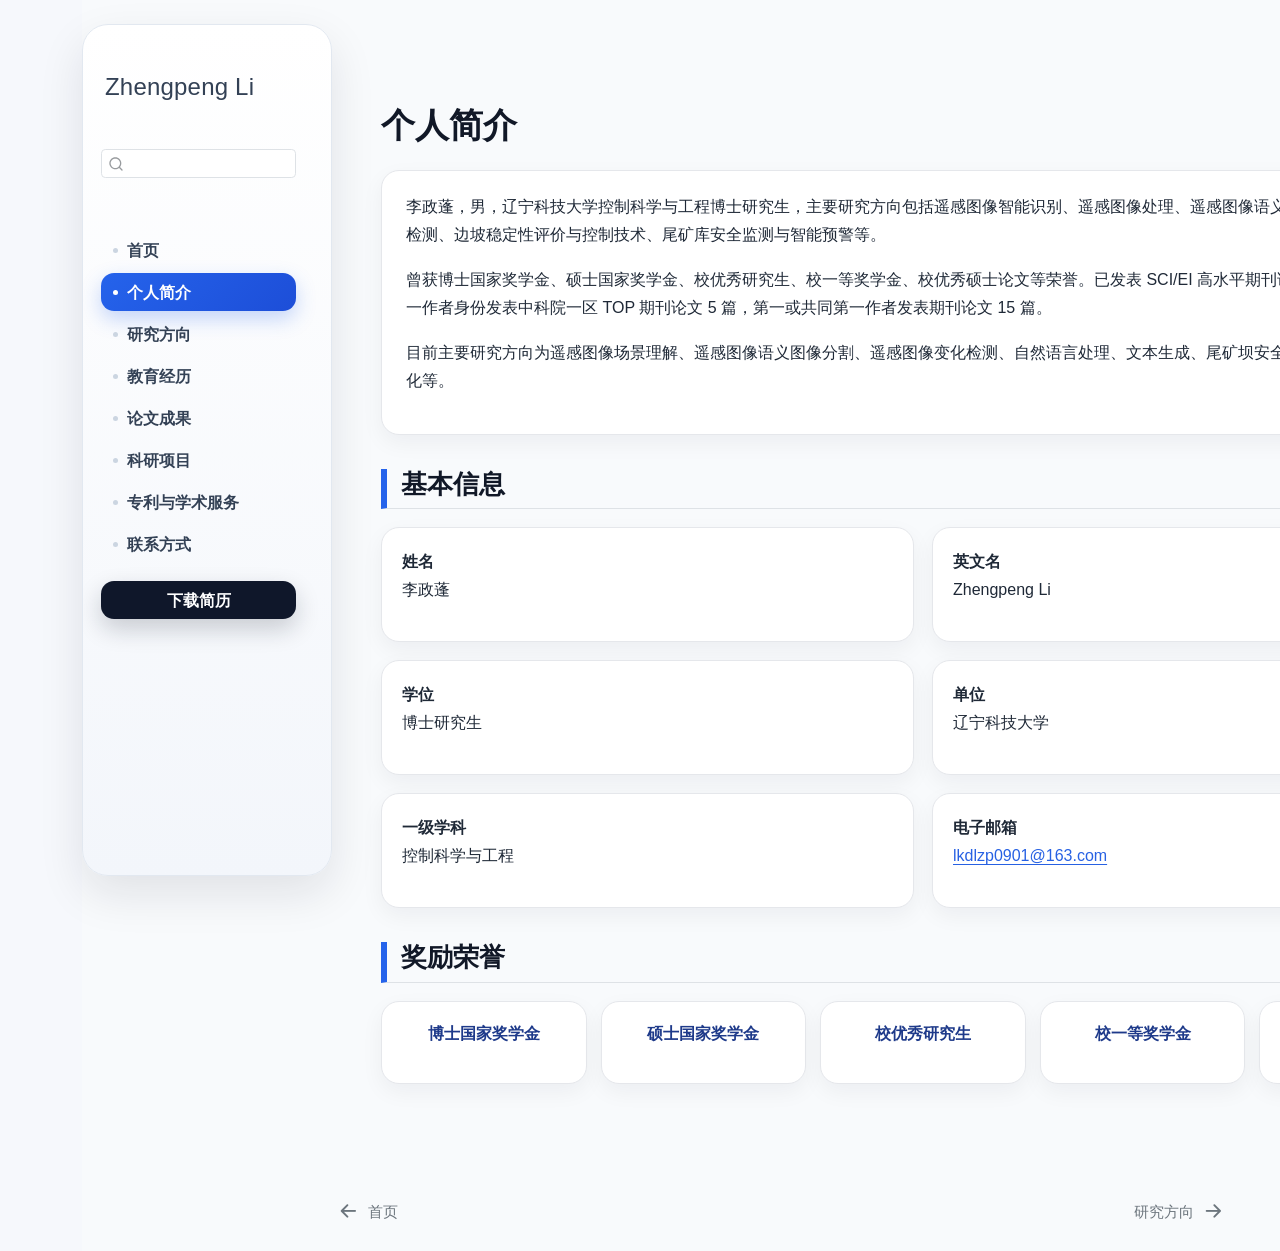
==== docs/about.html @ 73897a8d "Deploy homepage docs only" ====
<!DOCTYPE html>
<html xmlns="http://www.w3.org/1999/xhtml" lang="en" xml:lang="en"><head>

<meta charset="utf-8">
<meta name="generator" content="quarto-1.9.38">

<meta name="viewport" content="width=device-width, initial-scale=1.0, user-scalable=yes">


<title>个人简介 – Zhengpeng Li</title>
<style>
/* Default styles provided by pandoc.
** See https://pandoc.org/MANUAL.html#variables-for-html for config info.
*/
code{white-space: pre-wrap;}
span.smallcaps{font-variant: small-caps;}
div.columns{display: flex; gap: min(4vw, 1.5em);}
div.column{flex: auto; overflow-x: auto;}
div.hanging-indent{margin-left: 1.5em; text-indent: -1.5em;}
ul.task-list{list-style: none;}
ul.task-list li input[type="checkbox"] {
  width: 0.8em;
  margin: 0 0.8em 0.2em -1em; /* quarto-specific, see https://github.com/quarto-dev/quarto-cli/issues/4556 */ 
  vertical-align: middle;
}
</style>


<script src="site_libs/quarto-nav/quarto-nav.js"></script>
<script src="site_libs/quarto-nav/headroom.min.js"></script>
<script src="site_libs/clipboard/clipboard.min.js"></script>
<script src="site_libs/quarto-search/autocomplete.umd.js"></script>
<script src="site_libs/quarto-search/fuse.min.js"></script>
<script src="site_libs/quarto-search/quarto-search.js"></script>
<meta name="quarto:offset" content="./">
<link href="./research.html" rel="next">
<link href="./index.html" rel="prev">
<script src="site_libs/quarto-html/quarto.js" type="module"></script>
<script src="site_libs/quarto-html/tabsets/tabsets.js" type="module"></script>
<script src="site_libs/quarto-html/popper.min.js"></script>
<script src="site_libs/quarto-html/tippy.umd.min.js"></script>
<script src="site_libs/quarto-html/anchor.min.js"></script>
<link href="site_libs/quarto-html/tippy.css" rel="stylesheet">
<link href="site_libs/quarto-html/quarto-syntax-highlighting-15634bcf2e68342d4ad2dfa704d543f6.css" rel="stylesheet" id="quarto-text-highlighting-styles">
<script src="site_libs/bootstrap/bootstrap.min.js"></script>
<link href="site_libs/bootstrap/bootstrap-icons.css" rel="stylesheet">
<link href="site_libs/bootstrap/bootstrap-787e033c7b6f65c9dfccb6078e5d2d34.min.css" rel="stylesheet" append-hash="true" id="quarto-bootstrap" data-mode="light">
<script id="quarto-search-options" type="application/json">{
  "location": "sidebar",
  "copy-button": false,
  "collapse-after": 3,
  "panel-placement": "start",
  "type": "textbox",
  "limit": 50,
  "keyboard-shortcut": [
    "f",
    "/",
    "s"
  ],
  "show-item-context": false,
  "language": {
    "search-no-results-text": "No results",
    "search-matching-documents-text": "matching documents",
    "search-copy-link-title": "Copy link to search",
    "search-hide-matches-text": "Hide additional matches",
    "search-more-match-text": "more match in this document",
    "search-more-matches-text": "more matches in this document",
    "search-clear-button-title": "Clear",
    "search-text-placeholder": "",
    "search-detached-cancel-button-title": "Cancel",
    "search-submit-button-title": "Submit",
    "search-label": "Search"
  }
}</script>
<style>html{ scroll-behavior: smooth; }</style>


<link rel="stylesheet" href="styles.css">
</head>

<body class="nav-sidebar docked fullcontent quarto-light">

<div id="quarto-search-results"></div>
  <header id="quarto-header" class="headroom fixed-top">
  <nav class="quarto-secondary-nav">
    <div class="container-fluid d-flex">
      <button type="button" class="quarto-btn-toggle btn" data-bs-toggle="collapse" role="button" data-bs-target=".quarto-sidebar-collapse-item" aria-controls="quarto-sidebar" aria-expanded="false" aria-label="Toggle sidebar navigation" onclick="if (window.quartoToggleHeadroom) { window.quartoToggleHeadroom(); }">
        <i class="bi bi-layout-text-sidebar-reverse"></i>
      </button>
        <nav class="quarto-page-breadcrumbs" aria-label="breadcrumb"><ol class="breadcrumb"><li class="breadcrumb-item"><a href="./about.html">个人简介</a></li></ol></nav>
        <a class="flex-grow-1" role="navigation" data-bs-toggle="collapse" data-bs-target=".quarto-sidebar-collapse-item" aria-controls="quarto-sidebar" aria-expanded="false" aria-label="Toggle sidebar navigation" onclick="if (window.quartoToggleHeadroom) { window.quartoToggleHeadroom(); }">      
        </a>
      <button type="button" class="btn quarto-search-button" aria-label="Search" onclick="window.quartoOpenSearch();">
        <i class="bi bi-search"></i>
      </button>
    </div>
  </nav>
</header>
<!-- content -->
<div id="quarto-content" class="quarto-container page-columns page-rows-contents page-layout-article">
<!-- sidebar -->
  <nav id="quarto-sidebar" class="sidebar collapse collapse-horizontal quarto-sidebar-collapse-item sidebar-navigation docked overflow-auto">
    <div class="pt-lg-2 mt-2 text-left sidebar-header">
    <div class="sidebar-title mb-0 py-0">
      <a href="./">Zhengpeng Li</a> 
    </div>
      </div>
        <div class="mt-2 flex-shrink-0 align-items-center">
        <div class="sidebar-search">
        <div id="quarto-search" class="" title="Search"></div>
        </div>
        </div>
    <div class="sidebar-menu-container"> 
    <ul class="list-unstyled mt-1">
        <li class="sidebar-item">
  <div class="sidebar-item-container"> 
  <a href="./index.html" class="sidebar-item-text sidebar-link">
 <span class="menu-text">首页</span></a>
  </div>
</li>
        <li class="sidebar-item">
  <div class="sidebar-item-container"> 
  <a href="./about.html" class="sidebar-item-text sidebar-link active">
 <span class="menu-text">个人简介</span></a>
  </div>
</li>
        <li class="sidebar-item">
  <div class="sidebar-item-container"> 
  <a href="./research.html" class="sidebar-item-text sidebar-link">
 <span class="menu-text">研究方向</span></a>
  </div>
</li>
        <li class="sidebar-item">
  <div class="sidebar-item-container"> 
  <a href="./education.html" class="sidebar-item-text sidebar-link">
 <span class="menu-text">教育经历</span></a>
  </div>
</li>
        <li class="sidebar-item">
  <div class="sidebar-item-container"> 
  <a href="./publications.html" class="sidebar-item-text sidebar-link">
 <span class="menu-text">论文成果</span></a>
  </div>
</li>
        <li class="sidebar-item">
  <div class="sidebar-item-container"> 
  <a href="./projects.html" class="sidebar-item-text sidebar-link">
 <span class="menu-text">科研项目</span></a>
  </div>
</li>
        <li class="sidebar-item">
  <div class="sidebar-item-container"> 
  <a href="./service.html" class="sidebar-item-text sidebar-link">
 <span class="menu-text">专利与学术服务</span></a>
  </div>
</li>
        <li class="sidebar-item">
  <div class="sidebar-item-container"> 
  <a href="./contact.html" class="sidebar-item-text sidebar-link">
 <span class="menu-text">联系方式</span></a>
  </div>
</li>
        <li class="sidebar-item">
  <div class="sidebar-item-container"> 
  <a href="./CV.pdf" class="sidebar-item-text sidebar-link">
 <span class="menu-text">下载简历</span></a>
  </div>
</li>
    </ul>
    </div>
</nav>
<div id="quarto-sidebar-glass" class="quarto-sidebar-collapse-item" data-bs-toggle="collapse" data-bs-target=".quarto-sidebar-collapse-item"></div>
<!-- margin-sidebar -->
    
<!-- main -->
<main class="content" id="quarto-document-content">

<header id="title-block-header" class="quarto-title-block default">
<div class="quarto-title">
<h1 class="title">个人简介</h1>
</div>



<div class="quarto-title-meta">

    
  
    
  </div>
  


</header>


<section id="个人简介" class="level1">
<h1>个人简介</h1>
<div class="content-card">
<p>李政蓬，男，辽宁科技大学控制科学与工程博士研究生，主要研究方向包括遥感图像智能识别、遥感图像处理、遥感图像语义分割、遥感图像变化检测、边坡稳定性评价与控制技术、尾矿库安全监测与智能预警等。</p>
<p>曾获博士国家奖学金、硕士国家奖学金、校优秀研究生、校一等奖学金、校优秀硕士论文等荣誉。已发表 SCI/EI 高水平期刊论文 26 篇，其中以第一作者身份发表中科院一区 TOP 期刊论文 5 篇，第一或共同第一作者发表期刊论文 15 篇。</p>
<p>目前主要研究方向为遥感图像场景理解、遥感图像语义图像分割、遥感图像变化检测、自然语言处理、文本生成、尾矿坝安全监测与预警系统自动化等。</p>
</div>
<section id="基本信息" class="level2">
<h2 class="anchored" data-anchor-id="基本信息">基本信息</h2>
<div class="info-grid">
<div class="info-card">
<p><strong>姓名</strong><br>
李政蓬</p>
</div>
<div class="info-card">
<p><strong>英文名</strong><br>
Zhengpeng Li</p>
</div>
<div class="info-card">
<p><strong>学位</strong><br>
博士研究生</p>
</div>
<div class="info-card">
<p><strong>单位</strong><br>
辽宁科技大学</p>
</div>
<div class="info-card">
<p><strong>一级学科</strong><br>
控制科学与工程</p>
</div>
<div class="info-card">
<p><strong>电子邮箱</strong><br>
<a href="mailto:lkdlzp0901@163.com">lkdlzp0901@163.com</a></p>
</div>
</div>
</section>
<section id="奖励荣誉" class="level2">
<h2 class="anchored" data-anchor-id="奖励荣誉">奖励荣誉</h2>
<div class="honor-grid">
<div class="honor-card">
<p><strong>博士国家奖学金</strong></p>
</div>
<div class="honor-card">
<p><strong>硕士国家奖学金</strong></p>
</div>
<div class="honor-card">
<p><strong>校优秀研究生</strong></p>
</div>
<div class="honor-card">
<p><strong>校一等奖学金</strong></p>
</div>
<div class="honor-card">
<p><strong>校优秀硕士论文</strong></p>
</div>
</div>


</section>
</section>

</main> <!-- /main -->
<script id="quarto-html-after-body" type="application/javascript">
  window.document.addEventListener("DOMContentLoaded", function (event) {
    const icon = "";
    const anchorJS = new window.AnchorJS();
    anchorJS.options = {
      placement: 'right',
      icon: icon
    };
    anchorJS.add('.anchored');
    const isCodeAnnotation = (el) => {
      for (const clz of el.classList) {
        if (clz.startsWith('code-annotation-')) {                     
          return true;
        }
      }
      return false;
    }
    const onCopySuccess = function(e) {
      // button target
      const button = e.trigger;
      // don't keep focus
      button.blur();
      // flash "checked"
      button.classList.add('code-copy-button-checked');
      var currentTitle = button.getAttribute("title");
      button.setAttribute("title", "Copied!");
      let tooltip;
      if (window.bootstrap) {
        button.setAttribute("data-bs-toggle", "tooltip");
        button.setAttribute("data-bs-placement", "left");
        button.setAttribute("data-bs-title", "Copied!");
        tooltip = new bootstrap.Tooltip(button, 
          { trigger: "manual", 
            customClass: "code-copy-button-tooltip",
            offset: [0, -8]});
        tooltip.show();    
      }
      setTimeout(function() {
        if (tooltip) {
          tooltip.hide();
          button.removeAttribute("data-bs-title");
          button.removeAttribute("data-bs-toggle");
          button.removeAttribute("data-bs-placement");
        }
        button.setAttribute("title", currentTitle);
        button.classList.remove('code-copy-button-checked');
      }, 1000);
      // clear code selection
      e.clearSelection();
    }
    const getTextToCopy = function(trigger) {
      const outerScaffold = trigger.parentElement.cloneNode(true);
      const codeEl = outerScaffold.querySelector('code');
      for (const childEl of codeEl.children) {
        if (isCodeAnnotation(childEl)) {
          childEl.remove();
        }
      }
      return codeEl.innerText;
    }
    const clipboard = new window.ClipboardJS('.code-copy-button:not([data-in-quarto-modal])', {
      text: getTextToCopy
    });
    clipboard.on('success', onCopySuccess);
    if (window.document.getElementById('quarto-embedded-source-code-modal')) {
      const clipboardModal = new window.ClipboardJS('.code-copy-button[data-in-quarto-modal]', {
        text: getTextToCopy,
        container: window.document.getElementById('quarto-embedded-source-code-modal')
      });
      clipboardModal.on('success', onCopySuccess);
    }
      var localhostRegex = new RegExp(/^(?:http|https):\/\/localhost\:?[0-9]*\//);
      var mailtoRegex = new RegExp(/^mailto:/);
        var filterRegex = new RegExp('/' + window.location.host + '/');
      var isInternal = (href) => {
          return filterRegex.test(href) || localhostRegex.test(href) || mailtoRegex.test(href);
      }
      // Inspect non-navigation links and adorn them if external
     var links = window.document.querySelectorAll('a[href]:not(.nav-link):not(.navbar-brand):not(.toc-action):not(.sidebar-link):not(.sidebar-item-toggle):not(.pagination-link):not(.no-external):not([aria-hidden]):not(.dropdown-item):not(.quarto-navigation-tool):not(.about-link)');
      for (var i=0; i<links.length; i++) {
        const link = links[i];
        if (!isInternal(link.href)) {
          // undo the damage that might have been done by quarto-nav.js in the case of
          // links that we want to consider external
          if (link.dataset.originalHref !== undefined) {
            link.href = link.dataset.originalHref;
          }
        }
      }
    function tippyHover(el, contentFn, onTriggerFn, onUntriggerFn) {
      const config = {
        allowHTML: true,
        maxWidth: 500,
        delay: 100,
        arrow: false,
        appendTo: function(el) {
            return el.parentElement;
        },
        interactive: true,
        interactiveBorder: 10,
        theme: 'quarto',
        placement: 'bottom-start',
      };
      if (contentFn) {
        config.content = contentFn;
      }
      if (onTriggerFn) {
        config.onTrigger = onTriggerFn;
      }
      if (onUntriggerFn) {
        config.onUntrigger = onUntriggerFn;
      }
      window.tippy(el, config); 
    }
    const noterefs = window.document.querySelectorAll('a[role="doc-noteref"]');
    for (var i=0; i<noterefs.length; i++) {
      const ref = noterefs[i];
      tippyHover(ref, function() {
        // use id or data attribute instead here
        let href = ref.getAttribute('data-footnote-href') || ref.getAttribute('href');
        try { href = new URL(href).hash; } catch {}
        const id = href.replace(/^#\/?/, "");
        const note = window.document.getElementById(id);
        if (note) {
          return note.innerHTML;
        } else {
          return "";
        }
      });
    }
    const xrefs = window.document.querySelectorAll('a.quarto-xref');
    const processXRef = (id, note) => {
      // Strip column container classes
      const stripColumnClz = (el) => {
        el.classList.remove("page-full", "page-columns");
        if (el.children) {
          for (const child of el.children) {
            stripColumnClz(child);
          }
        }
      }
      stripColumnClz(note)
      if (id === null || id.startsWith('sec-')) {
        // Special case sections, only their first couple elements
        const container = document.createElement("div");
        if (note.children && note.children.length > 2) {
          container.appendChild(note.children[0].cloneNode(true));
          for (let i = 1; i < note.children.length; i++) {
            const child = note.children[i];
            if (child.tagName === "P" && child.innerText === "") {
              continue;
            } else {
              container.appendChild(child.cloneNode(true));
              break;
            }
          }
          if (window.Quarto?.typesetMath) {
            window.Quarto.typesetMath(container);
          }
          return container.innerHTML
        } else {
          if (window.Quarto?.typesetMath) {
            window.Quarto.typesetMath(note);
          }
          return note.innerHTML;
        }
      } else {
        // Remove any anchor links if they are present
        const anchorLink = note.querySelector('a.anchorjs-link');
        if (anchorLink) {
          anchorLink.remove();
        }
        if (window.Quarto?.typesetMath) {
          window.Quarto.typesetMath(note);
        }
        if (note.classList.contains("callout")) {
          return note.outerHTML;
        } else {
          return note.innerHTML;
        }
      }
    }
    for (var i=0; i<xrefs.length; i++) {
      const xref = xrefs[i];
      tippyHover(xref, undefined, function(instance) {
        instance.disable();
        let url = xref.getAttribute('href');
        let hash = undefined; 
        if (url.startsWith('#')) {
          hash = url;
        } else {
          try { hash = new URL(url).hash; } catch {}
        }
        if (hash) {
          const id = hash.replace(/^#\/?/, "");
          const note = window.document.getElementById(id);
          if (note !== null) {
            try {
              const html = processXRef(id, note.cloneNode(true));
              instance.setContent(html);
            } finally {
              instance.enable();
              instance.show();
            }
          } else {
            // See if we can fetch this
            fetch(url.split('#')[0])
            .then(res => res.text())
            .then(html => {
              const parser = new DOMParser();
              const htmlDoc = parser.parseFromString(html, "text/html");
              const note = htmlDoc.getElementById(id);
              if (note !== null) {
                const html = processXRef(id, note);
                instance.setContent(html);
              } 
            }).finally(() => {
              instance.enable();
              instance.show();
            });
          }
        } else {
          // See if we can fetch a full url (with no hash to target)
          // This is a special case and we should probably do some content thinning / targeting
          fetch(url)
          .then(res => res.text())
          .then(html => {
            const parser = new DOMParser();
            const htmlDoc = parser.parseFromString(html, "text/html");
            const note = htmlDoc.querySelector('main.content');
            if (note !== null) {
              // This should only happen for chapter cross references
              // (since there is no id in the URL)
              // remove the first header
              if (note.children.length > 0 && note.children[0].tagName === "HEADER") {
                note.children[0].remove();
              }
              const html = processXRef(null, note);
              instance.setContent(html);
            } 
          }).finally(() => {
            instance.enable();
            instance.show();
          });
        }
      }, function(instance) {
      });
    }
        let selectedAnnoteEl;
        const selectorForAnnotation = ( cell, annotation) => {
          let cellAttr = 'data-code-cell="' + cell + '"';
          let lineAttr = 'data-code-annotation="' +  annotation + '"';
          const selector = 'span[' + cellAttr + '][' + lineAttr + ']';
          return selector;
        }
        const selectCodeLines = (annoteEl) => {
          const doc = window.document;
          const targetCell = annoteEl.getAttribute("data-target-cell");
          const targetAnnotation = annoteEl.getAttribute("data-target-annotation");
          const annoteSpan = window.document.querySelector(selectorForAnnotation(targetCell, targetAnnotation));
          const lines = annoteSpan.getAttribute("data-code-lines").split(",");
          const lineIds = lines.map((line) => {
            return targetCell + "-" + line;
          })
          let top = null;
          let height = null;
          let parent = null;
          if (lineIds.length > 0) {
              //compute the position of the single el (top and bottom and make a div)
              const el = window.document.getElementById(lineIds[0]);
              top = el.offsetTop;
              height = el.offsetHeight;
              parent = el.parentElement.parentElement;
            if (lineIds.length > 1) {
              const lastEl = window.document.getElementById(lineIds[lineIds.length - 1]);
              const bottom = lastEl.offsetTop + lastEl.offsetHeight;
              height = bottom - top;
            }
            if (top !== null && height !== null && parent !== null) {
              // cook up a div (if necessary) and position it 
              let div = window.document.getElementById("code-annotation-line-highlight");
              if (div === null) {
                div = window.document.createElement("div");
                div.setAttribute("id", "code-annotation-line-highlight");
                div.style.position = 'absolute';
                parent.appendChild(div);
              }
              div.style.top = top - 2 + "px";
              div.style.height = height + 4 + "px";
              div.style.left = 0;
              let gutterDiv = window.document.getElementById("code-annotation-line-highlight-gutter");
              if (gutterDiv === null) {
                gutterDiv = window.document.createElement("div");
                gutterDiv.setAttribute("id", "code-annotation-line-highlight-gutter");
                gutterDiv.style.position = 'absolute';
                const codeCell = window.document.getElementById(targetCell);
                const gutter = codeCell.querySelector('.code-annotation-gutter');
                gutter.appendChild(gutterDiv);
              }
              gutterDiv.style.top = top - 2 + "px";
              gutterDiv.style.height = height + 4 + "px";
            }
            selectedAnnoteEl = annoteEl;
          }
        };
        const unselectCodeLines = () => {
          const elementsIds = ["code-annotation-line-highlight", "code-annotation-line-highlight-gutter"];
          elementsIds.forEach((elId) => {
            const div = window.document.getElementById(elId);
            if (div) {
              div.remove();
            }
          });
          selectedAnnoteEl = undefined;
        };
          // Handle positioning of the toggle
      window.addEventListener(
        "resize",
        throttle(() => {
          elRect = undefined;
          if (selectedAnnoteEl) {
            selectCodeLines(selectedAnnoteEl);
          }
        }, 10)
      );
      function throttle(fn, ms) {
      let throttle = false;
      let timer;
        return (...args) => {
          if(!throttle) { // first call gets through
              fn.apply(this, args);
              throttle = true;
          } else { // all the others get throttled
              if(timer) clearTimeout(timer); // cancel #2
              timer = setTimeout(() => {
                fn.apply(this, args);
                timer = throttle = false;
              }, ms);
          }
        };
      }
        // Attach click handler to the DT
        const annoteDls = window.document.querySelectorAll('dt[data-target-cell]');
        for (const annoteDlNode of annoteDls) {
          annoteDlNode.addEventListener('click', (event) => {
            const clickedEl = event.target;
            if (clickedEl !== selectedAnnoteEl) {
              unselectCodeLines();
              const activeEl = window.document.querySelector('dt[data-target-cell].code-annotation-active');
              if (activeEl) {
                activeEl.classList.remove('code-annotation-active');
              }
              selectCodeLines(clickedEl);
              clickedEl.classList.add('code-annotation-active');
            } else {
              // Unselect the line
              unselectCodeLines();
              clickedEl.classList.remove('code-annotation-active');
            }
          });
        }
    const findCites = (el) => {
      const parentEl = el.parentElement;
      if (parentEl) {
        const cites = parentEl.dataset.cites;
        if (cites) {
          return {
            el,
            cites: cites.split(' ')
          };
        } else {
          return findCites(el.parentElement)
        }
      } else {
        return undefined;
      }
    };
    var bibliorefs = window.document.querySelectorAll('a[role="doc-biblioref"]');
    for (var i=0; i<bibliorefs.length; i++) {
      const ref = bibliorefs[i];
      const citeInfo = findCites(ref);
      if (citeInfo) {
        tippyHover(citeInfo.el, function() {
          var popup = window.document.createElement('div');
          citeInfo.cites.forEach(function(cite) {
            var citeDiv = window.document.createElement('div');
            citeDiv.classList.add('hanging-indent');
            citeDiv.classList.add('csl-entry');
            var biblioDiv = window.document.getElementById('ref-' + cite);
            if (biblioDiv) {
              citeDiv.innerHTML = biblioDiv.innerHTML;
            }
            popup.appendChild(citeDiv);
          });
          return popup.innerHTML;
        });
      }
    }
  });
  </script>
<nav class="page-navigation">
  <div class="nav-page nav-page-previous">
      <a href="./index.html" class="pagination-link" aria-label="首页">
        <i class="bi bi-arrow-left-short"></i> <span class="nav-page-text">首页</span>
      </a>          
  </div>
  <div class="nav-page nav-page-next">
      <a href="./research.html" class="pagination-link" aria-label="研究方向">
        <span class="nav-page-text">研究方向</span> <i class="bi bi-arrow-right-short"></i>
      </a>
  </div>
</nav>
</div> <!-- /content -->




<script src="site_libs/quarto-html/zenscroll-min.js"></script>
</body></html>
---- docs/site_libs/quarto-html/quarto-syntax-highlighting-15634bcf2e68342d4ad2dfa704d543f6.css ----
/* quarto syntax highlight colors */
:root {
  --quarto-hl-ot-color: #003B4F;
  --quarto-hl-at-color: #657422;
  --quarto-hl-ss-color: #20794D;
  --quarto-hl-an-color: #5E5E5E;
  --quarto-hl-fu-color: #4758AB;
  --quarto-hl-st-color: #20794D;
  --quarto-hl-cf-color: #003B4F;
  --quarto-hl-op-color: #5E5E5E;
  --quarto-hl-er-color: #AD0000;
  --quarto-hl-bn-color: #AD0000;
  --quarto-hl-al-color: #AD0000;
  --quarto-hl-va-color: #111111;
  --quarto-hl-bu-color: inherit;
  --quarto-hl-ex-color: inherit;
  --quarto-hl-pp-color: #AD0000;
  --quarto-hl-in-color: #5E5E5E;
  --quarto-hl-vs-color: #20794D;
  --quarto-hl-wa-color: #5E5E5E;
  --quarto-hl-do-color: #5E5E5E;
  --quarto-hl-im-color: #00769E;
  --quarto-hl-ch-color: #20794D;
  --quarto-hl-dt-color: #AD0000;
  --quarto-hl-fl-color: #AD0000;
  --quarto-hl-co-color: #5E5E5E;
  --quarto-hl-cv-color: #5E5E5E;
  --quarto-hl-cn-color: #8f5902;
  --quarto-hl-sc-color: #5E5E5E;
  --quarto-hl-dv-color: #AD0000;
  --quarto-hl-kw-color: #003B4F;
}

/* other quarto variables */
:root {
  --quarto-font-monospace: SFMono-Regular, Menlo, Monaco, Consolas, "Liberation Mono", "Courier New", monospace;
}

/* syntax highlight based on Pandoc's rules */
pre > code.sourceCode > span {
  color: #003B4F;
}

code.sourceCode > span {
  color: #003B4F;
}

div.sourceCode,
div.sourceCode pre.sourceCode {
  color: #003B4F;
}

/* Normal */
code span {
  color: #003B4F;
}

/* Alert */
code span.al {
  color: #AD0000;
  font-style: inherit;
}

/* Annotation */
code span.an {
  color: #5E5E5E;
  font-style: inherit;
}

/* Attribute */
code span.at {
  color: #657422;
  font-style: inherit;
}

/* BaseN */
code span.bn {
  color: #AD0000;
  font-style: inherit;
}

/* BuiltIn */
code span.bu {
  font-style: inherit;
}

/* ControlFlow */
code span.cf {
  color: #003B4F;
  font-weight: bold;
  font-style: inherit;
}

/* Char */
code span.ch {
  color: #20794D;
  font-style: inherit;
}

/* Constant */
code span.cn {
  color: #8f5902;
  font-style: inherit;
}

/* Comment */
code span.co {
  color: #5E5E5E;
  font-style: inherit;
}

/* CommentVar */
code span.cv {
  color: #5E5E5E;
  font-style: italic;
}

/* Documentation */
code span.do {
  color: #5E5E5E;
  font-style: italic;
}

/* DataType */
code span.dt {
  color: #AD0000;
  font-style: inherit;
}

/* DecVal */
code span.dv {
  color: #AD0000;
  font-style: inherit;
}

/* Error */
code span.er {
  color: #AD0000;
  font-style: inherit;
}

/* Extension */
code span.ex {
  font-style: inherit;
}

/* Float */
code span.fl {
  color: #AD0000;
  font-style: inherit;
}

/* Function */
code span.fu {
  color: #4758AB;
  font-style: inherit;
}

/* Import */
code span.im {
  color: #00769E;
  font-style: inherit;
}

/* Information */
code span.in {
  color: #5E5E5E;
  font-style: inherit;
}

/* Keyword */
code span.kw {
  color: #003B4F;
  font-weight: bold;
  font-style: inherit;
}

/* Operator */
code span.op {
  color: #5E5E5E;
  font-style: inherit;
}

/* Other */
code span.ot {
  color: #003B4F;
  font-style: inherit;
}

/* Preprocessor */
code span.pp {
  color: #AD0000;
  font-style: inherit;
}

/* SpecialChar */
code span.sc {
  color: #5E5E5E;
  font-style: inherit;
}

/* SpecialString */
code span.ss {
  color: #20794D;
  font-style: inherit;
}

/* String */
code span.st {
  color: #20794D;
  font-style: inherit;
}

/* Variable */
code span.va {
  color: #111111;
  font-style: inherit;
}

/* VerbatimString */
code span.vs {
  color: #20794D;
  font-style: inherit;
}

/* Warning */
code span.wa {
  color: #5E5E5E;
  font-style: italic;
}

.prevent-inlining {
  content: "</";
}

/*# sourceMappingURL=f23921c56f73e400b49028c9186a1aa0.css.map */
---- docs/styles.css ----
body {
  background: #f8fafc;
  color: #1f2937;
  font-family: "Microsoft YaHei", "PingFang SC", Arial, sans-serif;
  line-height: 1.75;
}

.navbar {
  display: none !important;
}

.quarto-title-block {
  display: none !important;
}

#quarto-content {
  background: #f8fafc;
}

main.content {
  max-width: 1080px;
  margin-left: auto !important;
  margin-right: auto !important;
  padding: 34px 52px 70px 52px;
}

#quarto-sidebar,
.sidebar {
  background: #f3f6fb !important;
  border-right: 1px solid #e5e7eb !important;
}

.sidebar-title {
  font-size: 24px !important;
  font-weight: 850 !important;
  color: #0f172a !important;
  line-height: 1.25;
}

.sidebar-subtitle {
  font-size: 14px !important;
  color: #64748b !important;
}

.sidebar-item-text {
  font-size: 16px;
  font-weight: 650;
}

#quarto-sidebar a {
  color: #334155;
  text-decoration: none;
}

#quarto-sidebar a:hover {
  color: #2563eb;
  background: #eaf1ff;
}

#quarto-sidebar .active {
  color: #2563eb !important;
  font-weight: 800;
}

h1 {
  font-size: 34px;
  font-weight: 900;
  color: #111827;
  margin-bottom: 24px;
}

h2 {
  margin-top: 34px;
  margin-bottom: 18px;
  padding-left: 14px;
  border-left: 6px solid #2563eb;
  font-size: 26px;
  font-weight: 850;
  color: #111827;
}

h3 {
  margin-top: 24px;
  margin-bottom: 12px;
  color: #1e3a8a;
  font-size: 20px;
  font-weight: 820;
}

p {
  font-size: 16px;
}

.home-hero {
  max-width: 960px;
  margin: 0 auto 32px auto;
  padding: 46px;
  border-radius: 30px;
  background: linear-gradient(135deg, #0f172a 0%, #1e3a8a 52%, #2563eb 100%);
  color: #ffffff;
  display: grid;
  grid-template-columns: 1.45fr 0.55fr;
  gap: 36px;
  box-shadow: 0 24px 54px rgba(15, 23, 42, 0.22);
  position: relative;
  overflow: hidden;
}

.home-left,
.home-right {
  position: relative;
  z-index: 1;
}

.home-left h1 {
  color: #ffffff;
  font-size: 54px;
  border: none;
  margin-bottom: 8px;
}

.home-left h2 {
  color: #dbeafe;
  border: none;
  padding-left: 0;
  margin-top: 0;
  font-size: 24px;
}

.home-left p {
  color: #e5e7eb;
}

.home-buttons {
  margin-top: 26px;
  display: flex;
  gap: 14px;
  flex-wrap: wrap;
}

.btn-main,
.btn-light {
  display: inline-block;
  padding: 11px 20px;
  border-radius: 13px;
  font-weight: 750;
  text-decoration: none !important;
}

.btn-main {
  background: #ffffff;
  color: #1d4ed8 !important;
}

.btn-light {
  color: #ffffff !important;
  border: 1px solid rgba(255, 255, 255, 0.58);
}

.home-right {
  background: rgba(255, 255, 255, 0.13);
  border: 1px solid rgba(255, 255, 255, 0.23);
  border-radius: 24px;
  padding: 26px;
  text-align: center;
  align-self: center;
  color: #e5e7eb;
}

.profile-img {
  width: 150px;
  height: 190px;
  object-fit: cover;
  border-radius: 18px;
  border: 4px solid rgba(255, 255, 255, 0.45);
  margin-bottom: 16px;
  background: #e5e7eb;
}

.avatar-fallback {
  width: 150px;
  height: 190px;
  display: none;
  align-items: center;
  justify-content: center;
  margin: 0 auto 16px auto;
  border-radius: 18px;
  border: 4px solid rgba(255, 255, 255, 0.45);
  background: rgba(255, 255, 255, 0.16);
  font-size: 60px;
  font-weight: 900;
  color: #ffffff;
}

.stats-grid {
  max-width: 960px;
  margin: 28px auto 36px auto;
  display: grid;
  grid-template-columns: repeat(4, 1fr);
  gap: 18px;
}

.stat-card {
  background: #ffffff;
  border-radius: 20px;
  padding: 24px;
  text-align: center;
  border: 1px solid #e5e7eb;
  box-shadow: 0 12px 28px rgba(15, 23, 42, 0.08);
  color: #6b7280;
}

.stat-card strong {
  display: block;
  font-size: 34px;
  line-height: 1.1;
  color: #1d4ed8;
  margin-bottom: 8px;
}

.content-card,
.news-card,
.info-card,
.research-card,
.paper-card,
.project-card,
.contact-card,
.timeline-item,
.honor-card {
  background: #ffffff;
  border: 1px solid #e5e7eb;
  border-radius: 18px;
  box-shadow: 0 8px 22px rgba(15, 23, 42, 0.05);
}

.content-card {
  padding: 22px 24px;
}

.news-card,
.project-card,
.paper-card {
  padding: 18px 20px;
  margin: 14px 0;
}

.info-grid,
.research-grid,
.contact-grid {
  display: grid;
  grid-template-columns: repeat(2, 1fr);
  gap: 18px;
}

.info-card,
.research-card,
.contact-card {
  padding: 20px;
}

.honor-grid {
  display: grid;
  grid-template-columns: repeat(5, 1fr);
  gap: 14px;
}

.honor-card {
  padding: 18px;
  text-align: center;
  color: #1e3a8a;
}

.tag-box {
  display: flex;
  flex-wrap: wrap;
  gap: 10px;
  margin: 18px 0 28px 0;
}

.tag-box span {
  display: inline-block;
  padding: 8px 13px;
  border-radius: 999px;
  background: #eff6ff;
  color: #1d4ed8;
  border: 1px solid #bfdbfe;
  font-size: 14px;
  font-weight: 650;
}

.timeline {
  display: flex;
  flex-direction: column;
  gap: 16px;
}

.timeline-item {
  padding: 20px 22px;
  border-left: 4px solid #60a5fa;
  border-radius: 0 16px 16px 0;
}

.timeline-item h2 {
  border: none;
  padding-left: 0;
  margin-top: 0;
  font-size: 22px;
}

.timeline-time {
  color: #2563eb;
  font-weight: 800;
  margin-bottom: 6px;
}

.paper-list {
  display: flex;
  flex-direction: column;
  gap: 16px;
}

.paper-label {
  display: inline-block;
  margin-top: 10px;
  padding: 5px 11px;
  border-radius: 999px;
  background: #dcfce7;
  color: #166534;
  font-size: 13px;
  font-weight: 750;
}

.paper-label.blue {
  background: #dbeafe;
  color: #1d4ed8;
}

.paper-label.orange {
  background: #ffedd5;
  color: #c2410c;
}

.paper-label.gray {
  background: #f3f4f6;
  color: #374151;
}

.footer-note {
  text-align: center;
  color: #6b7280;
  margin-top: 42px;
  padding: 22px;
  border-top: 1px solid #e5e7eb;
}

@media (max-width: 1100px) {
  .home-hero {
    grid-template-columns: 1fr;
    padding: 34px;
  }

  .stats-grid,
  .info-grid,
  .research-grid,
  .contact-grid {
    grid-template-columns: repeat(2, 1fr);
  }

  .honor-grid {
    grid-template-columns: repeat(2, 1fr);
  }

  .home-left h1 {
    font-size: 42px;
  }
}

@media (max-width: 700px) {
  main.content {
    padding: 20px 16px 36px 16px;
  }

  .home-hero {
    padding: 26px;
    border-radius: 22px;
  }

  .stats-grid,
  .info-grid,
  .research-grid,
  .contact-grid,
  .honor-grid {
    grid-template-columns: 1fr;
  }

  .home-left h1 {
    font-size: 36px;
  }

  h1 {
    font-size: 30px;
  }

  h2 {
    font-size: 24px;
  }
}

@media (min-width: 992px) {
  :root {
    --left-blank-space: 100px;   /* 侧边栏左边留白宽度，可以改成 40px / 50px */
    --sidebar-width-custom: 220px;
  }

  /* 让左侧侧边栏不要紧贴浏览器左边 */
  #quarto-sidebar {
    left: var(--left-blank-space) !important;
    width: var(--sidebar-width-custom) !important;
    border-left: 1px solid #e5e7eb !important;
    border-radius: 0 0 18px 18px;
  }

  /* 正文区域整体向右移动，避免和侧边栏重叠 */
  #quarto-content {
    margin-left: var(--left-blank-space) !important;
  }

  /* 正文内容继续保持居中和两侧留白 */
  main.content {
    max-width: 960px;
    margin-left: auto !important;
    margin-right: auto !important;
    padding: 34px 48px 70px 48px;
  }
}

/* =========================================================
   美化左侧侧边栏 Sidebar
========================================================= */

@media (min-width: 992px) {

  :root {
    --homepage-left-gap: 56px;          /* 侧边栏左侧留白 */
    --homepage-sidebar-width: 250px;    /* 侧边栏宽度 */
    --homepage-sidebar-radius: 26px;
  }

  /* 页面整体背景 */
  body {
    background: #f6f8fc !important;
  }

  /* 侧边栏整体卡片化 */
  body.nav-sidebar.docked #quarto-sidebar {
    left: var(--homepage-left-gap) !important;
    top: 24px !important;
    bottom: 24px !important;
    width: var(--homepage-sidebar-width) !important;
    height: calc(100vh - 48px) !important;

    background: linear-gradient(180deg, #ffffff 0%, #f3f6fb 100%) !important;
    border: 1px solid #e2e8f0 !important;
    border-radius: var(--homepage-sidebar-radius) !important;
    box-shadow: 0 18px 45px rgba(15, 23, 42, 0.10) !important;

    padding: 26px 18px 22px 18px !important;
    overflow-y: auto !important;
  }

  /* 正文整体右移，防止和侧边栏重叠 */
  body.nav-sidebar.docked #quarto-content {
    margin-left: calc(var(--homepage-left-gap) + 26px) !important;
  }

  /* 侧边栏标题 */
  #quarto-sidebar .sidebar-title {
    font-size: 24px !important;
    font-weight: 900 !important;
    color: #0f172a !important;
    letter-spacing: 0.2px;
    margin-bottom: 4px !important;
    padding-left: 4px;
  }

  /* 侧边栏副标题 */
  #quarto-sidebar .sidebar-subtitle {
    font-size: 13px !important;
    color: #64748b !important;
    font-weight: 500;
    margin-bottom: 18px !important;
    padding-left: 4px;
  }

  /* 搜索框区域 */
  #quarto-sidebar .sidebar-search {
    margin-top: 18px !important;
    margin-bottom: 22px !important;
  }

  #quarto-sidebar .aa-DetachedSearchButton {
    width: 100% !important;
    height: 38px !important;
    border-radius: 14px !important;
    border: 1px solid #dbe3ef !important;
    background: #ffffff !important;
    box-shadow: 0 4px 12px rgba(15, 23, 42, 0.04) !important;
  }

  #quarto-sidebar .aa-DetachedSearchButton:hover {
    border-color: #93c5fd !important;
    box-shadow: 0 6px 16px rgba(37, 99, 235, 0.10) !important;
  }

  /* 菜单整体间距 */
  #quarto-sidebar .sidebar-menu-container {
    margin-top: 10px !important;
  }

  #quarto-sidebar .sidebar-item {
    margin: 4px 0 !important;
  }

  #quarto-sidebar .sidebar-item-container {
    margin: 2px 0 !important;
  }

  /* 普通菜单项 */
  #quarto-sidebar .sidebar-item-container a {
    display: flex !important;
    align-items: center !important;
    min-height: 38px !important;

    padding: 8px 12px !important;
    border-radius: 13px !important;

    color: #334155 !important;
    font-size: 15.5px !important;
    font-weight: 650 !important;
    text-decoration: none !important;

    transition: all 0.18s ease !important;
  }

  #quarto-sidebar .sidebar-item-container a:hover {
    background: #eaf2ff !important;
    color: #1d4ed8 !important;
    transform: translateX(3px);
  }

  /* 菜单文字 */
  #quarto-sidebar .sidebar-item-text {
    font-size: 15.5px !important;
    font-weight: 650 !important;
    line-height: 1.25 !important;
  }

  /* 当前激活菜单 */
  #quarto-sidebar .sidebar-item-container .active,
  #quarto-sidebar .sidebar-item-container a.active,
  #quarto-sidebar .sidebar-item-text.active {
    background: linear-gradient(135deg, #2563eb, #1d4ed8) !important;
    color: #ffffff !important;
    font-weight: 800 !important;
    box-shadow: 0 8px 20px rgba(37, 99, 235, 0.26) !important;
  }

  #quarto-sidebar .sidebar-item-container a.active:hover {
    transform: translateX(0);
    color: #ffffff !important;
  }

  /* 给菜单增加左侧强调线 */
  #quarto-sidebar .sidebar-item-container a::before {
    content: "";
    width: 5px;
    height: 5px;
    margin-right: 9px;
    border-radius: 50%;
    background: #cbd5e1;
    transition: all 0.18s ease;
  }

  #quarto-sidebar .sidebar-item-container a:hover::before {
    background: #2563eb;
  }

  #quarto-sidebar .sidebar-item-container a.active::before {
    background: #ffffff;
  }

  /* 下载简历按钮特殊样式：最后一个菜单项 */
  #quarto-sidebar .sidebar-item:last-child .sidebar-item-container a {
    margin-top: 14px !important;
    background: #0f172a !important;
    color: #ffffff !important;
    justify-content: center !important;
    font-weight: 800 !important;
    box-shadow: 0 10px 24px rgba(15, 23, 42, 0.20) !important;
  }

  #quarto-sidebar .sidebar-item:last-child .sidebar-item-container a::before {
    display: none;
  }

  #quarto-sidebar .sidebar-item:last-child .sidebar-item-container a:hover {
    background: #1d4ed8 !important;
    color: #ffffff !important;
    transform: translateY(-2px);
  }

  /* 侧边栏滚动条 */
  #quarto-sidebar::-webkit-scrollbar {
    width: 6px;
  }

  #quarto-sidebar::-webkit-scrollbar-thumb {
    background: #cbd5e1;
    border-radius: 999px;
  }

  #quarto-sidebar::-webkit-scrollbar-track {
    background: transparent;
  }

  /* 正文区域居中 */
  main.content {
    max-width: 980px !important;
    margin-left: auto !important;
    margin-right: auto !important;
    padding: 54px 48px 70px 48px !important;
  }
}

/* 移动端恢复正常，不强制卡片侧边栏 */
@media (max-width: 991px) {
  #quarto-sidebar {
    border-radius: 0 !important;
    box-shadow: none !important;
  }

  main.content {
    padding: 24px 18px 42px 18px !important;
  }
}
/* =========================================================
   加宽中间正文内容和首页蓝色介绍区
========================================================= */

@media (min-width: 992px) {
  :root {
    --homepage-content-width: 1180px;
  }

  /* 加宽正文整体区域 */
  main.content {
    max-width: var(--homepage-content-width) !important;
    width: var(--homepage-content-width) !important;
    margin-left: auto !important;
    margin-right: auto !important;
    padding: 54px 48px 70px 48px !important;
  }

  /* 加宽首页蓝色介绍卡片 */
  .home-hero {
    max-width: var(--homepage-content-width) !important;
    width: 100% !important;
    margin: 0 auto 36px auto !important;
    padding: 56px 56px !important;
    grid-template-columns: minmax(0, 1.75fr) 280px !important;
    gap: 52px !important;
  }

  /* 左侧文字区域更宽 */
  .home-left p {
    max-width: 820px !important;
    font-size: 17px !important;
    line-height: 1.9 !important;
  }

  /* 右侧头像卡片稍微加宽，避免英文被挤成一列 */
  .home-right {
    width: 280px !important;
    padding: 28px 26px !important;
  }

  /* 统计卡片也跟随变宽 */
  .stats-grid {
    max-width: var(--homepage-content-width) !important;
    width: 100% !important;
    margin: 32px auto 40px auto !important;
  }
}
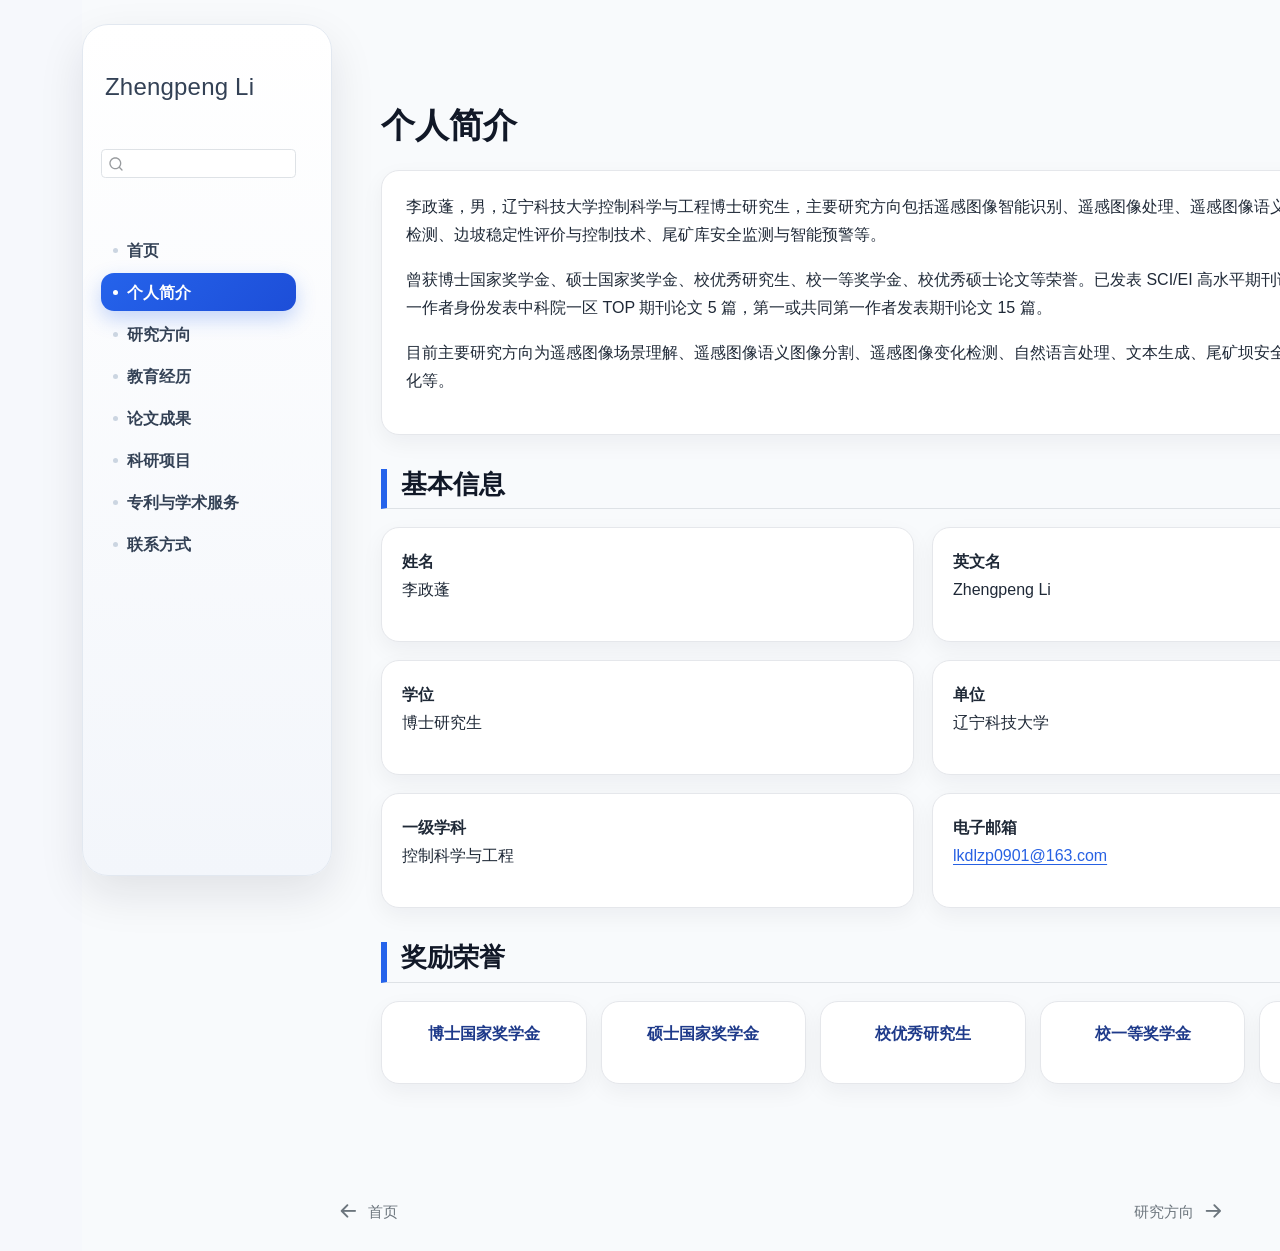
==== commit c94beb7a: "Remove CV download" ====
--- a/docs/about.html
+++ b/docs/about.html
@@ -158,12 +158,6 @@
   <div class="sidebar-item-container"> 
   <a href="./contact.html" class="sidebar-item-text sidebar-link">
  <span class="menu-text">联系方式</span></a>
-  </div>
-</li>
-        <li class="sidebar-item">
-  <div class="sidebar-item-container"> 
-  <a href="./CV.pdf" class="sidebar-item-text sidebar-link">
- <span class="menu-text">下载简历</span></a>
   </div>
 </li>
     </ul>
--- a/docs/styles.css
+++ b/docs/styles.css
@@ -589,25 +589,6 @@
     background: #ffffff;
   }
 
-  /* 下载简历按钮特殊样式：最后一个菜单项 */
-  #quarto-sidebar .sidebar-item:last-child .sidebar-item-container a {
-    margin-top: 14px !important;
-    background: #0f172a !important;
-    color: #ffffff !important;
-    justify-content: center !important;
-    font-weight: 800 !important;
-    box-shadow: 0 10px 24px rgba(15, 23, 42, 0.20) !important;
-  }
-
-  #quarto-sidebar .sidebar-item:last-child .sidebar-item-container a::before {
-    display: none;
-  }
-
-  #quarto-sidebar .sidebar-item:last-child .sidebar-item-container a:hover {
-    background: #1d4ed8 !important;
-    color: #ffffff !important;
-    transform: translateY(-2px);
-  }
 
   /* 侧边栏滚动条 */
   #quarto-sidebar::-webkit-scrollbar {
